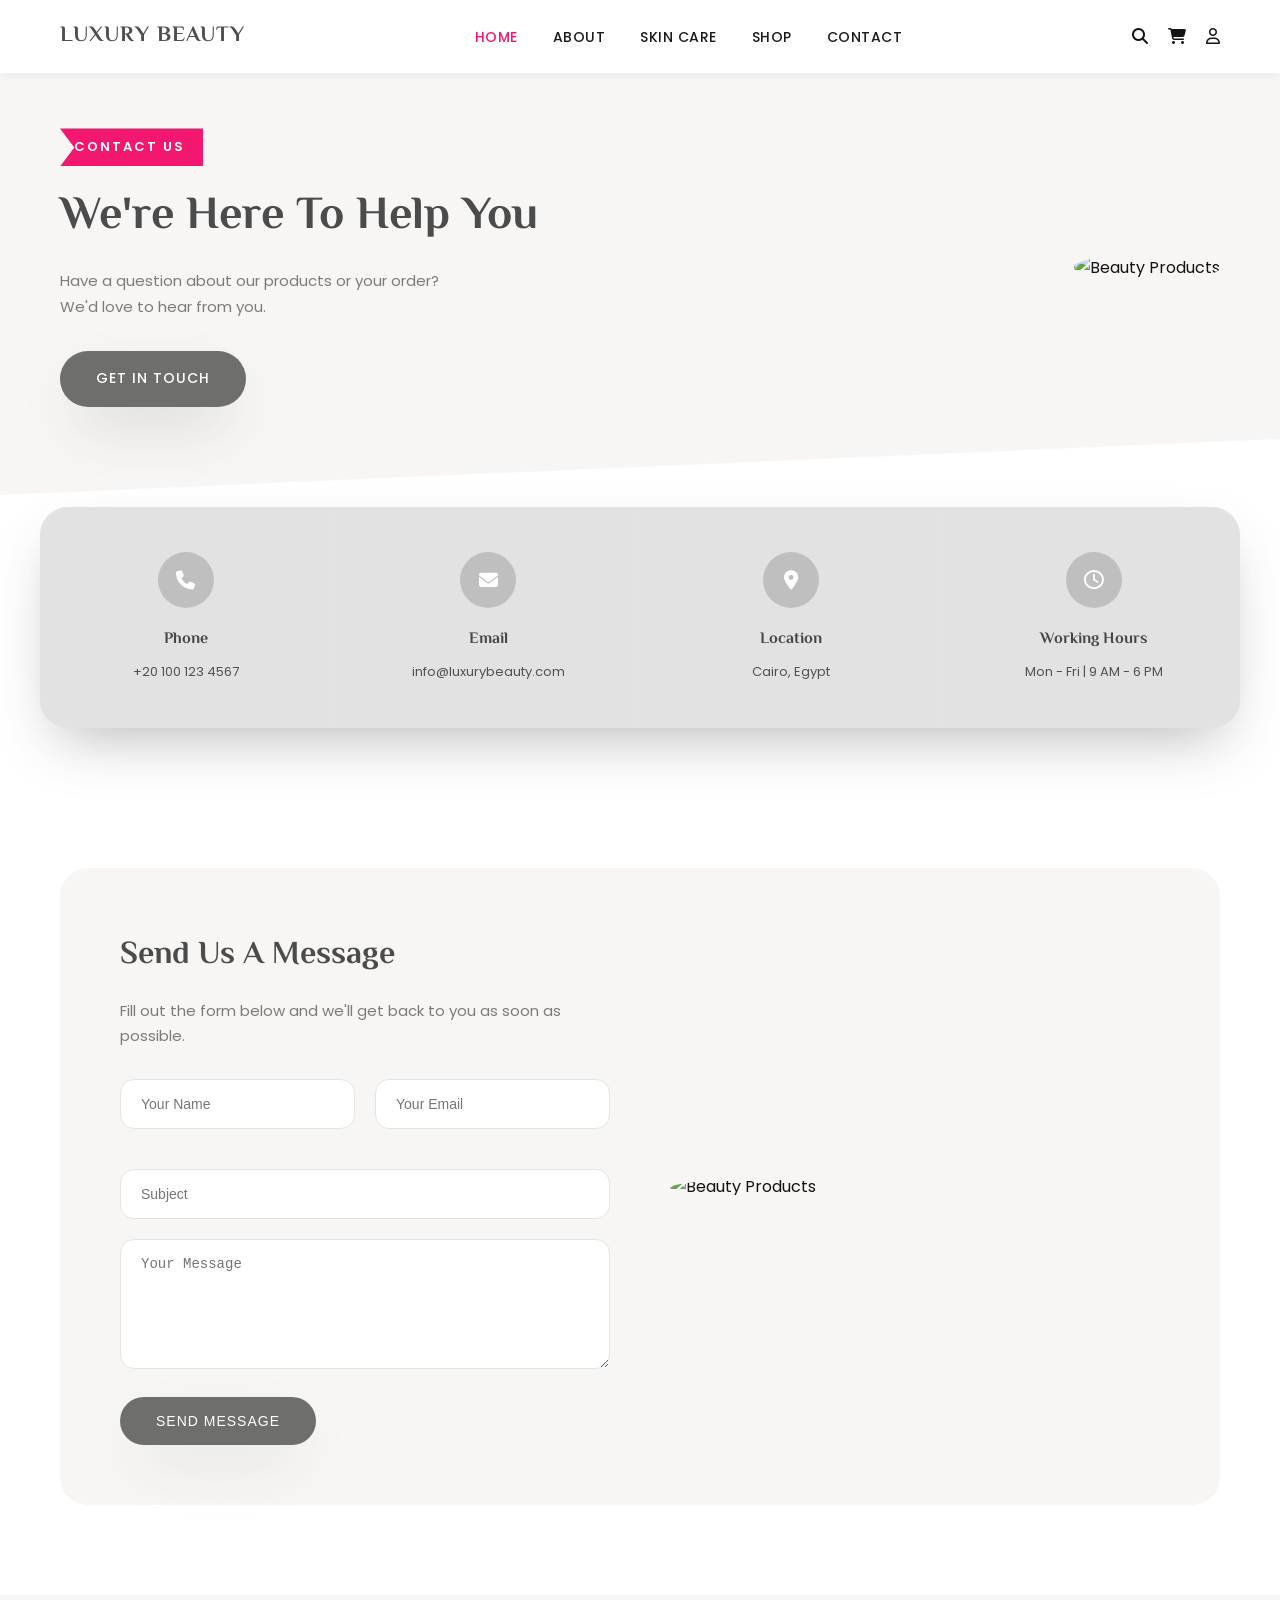
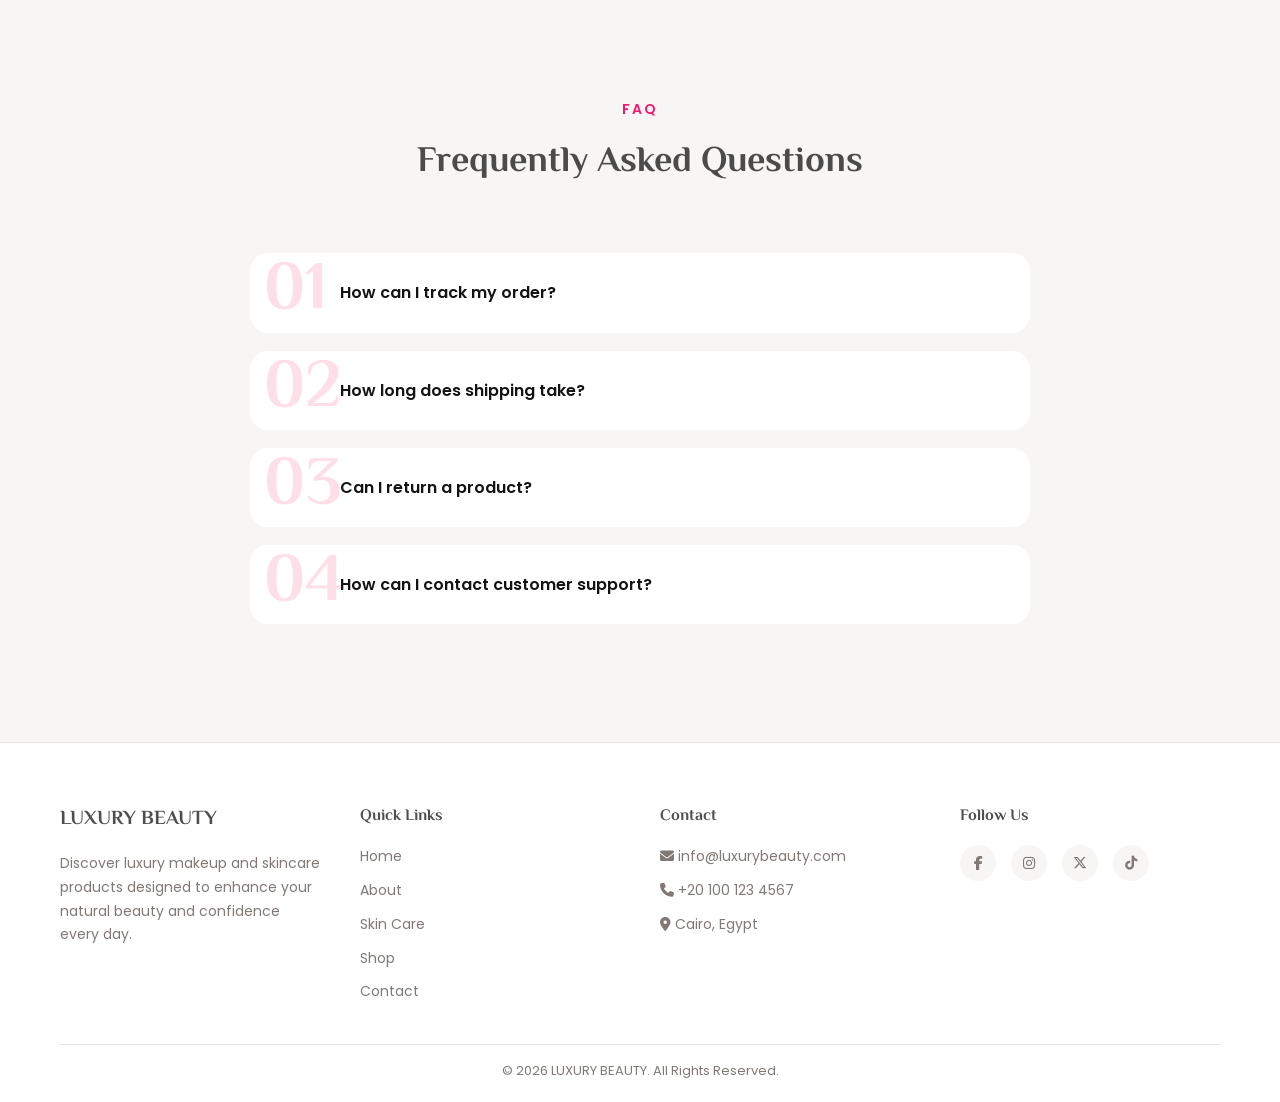
==== contact.html @ 036b9e30 "Update contact.html" ====
<!DOCTYPE html>
<html lang="en">

<head>
    <meta charset="UTF-8">
    <meta name="viewport" content="width=device-width, initial-scale=1.0">
    <title>LUXURY BEAUTY</title>
    <link rel="preconnect" href="https://fonts.googleapis.com">
    <link rel="preconnect" href="https://fonts.gstatic.com" crossorigin>
    <link href="https://fonts.googleapis.com/css2?family=Poppins:wght@300;400;500;600;700&display=swap"
        rel="stylesheet">
    <link rel="stylesheet"
        href="https://cdnjs.cloudflare.com/ajax/libs/font-awesome/6.7.2/css/all.min.css">
    <link rel="stylesheet" href="css/style.css">
    <link rel="stylesheet" href="css/contact.css">
</head>

<body>
    <header>
        <nav class="navbar">
            <div class="logo">
                <h2>LUXURY BEAUTY</h2>
            </div>
            <ul class="nav-links">
                <li><a href="index.html" class="active">HOME</a></li>
                <li><a href="about.html">ABOUT</a></li>
                <!-- <li><a href="bestsellers.html">BEST SELLER</a></li> -->
                <li><a href="skincare.html">SKIN CARE</a></li>
                <li><a href="shop.html">SHOP</a></li>
                <li><a href="contact.html">CONTACT</a></li>
            </ul>
            <div class="icons">
                <a href="#">
                    <i class="fa-solid fa-magnifying-glass"></i>
                </a>
                <a href="#">
                    <i class="fa-solid fa-cart-shopping"></i>
                </a>
                <a href="#">
                    <i class="fa-regular fa-user"></i>
                </a>
            </div>
        </nav>
    </header>

    <section class="contact-hero">
        <div class="hero-text">
            <span>CONTACT US</span>
            <h1>We're Here To Help You</h1>
            <p>
                Have a question about our products or your order?
                We'd love to hear from you.
            </p>
            <a href="#contact-form" class="btn">GET IN TOUCH</a>
        </div>

        <div class="hero-image">
            <img src="images/contact-hero.jpg" alt="Beauty Products">
        </div>
    </section>


    <section class="contact-info">
        <div class="info-card">
            <i class="fa-solid fa-phone"></i>
            <h3>Phone</h3>
            <p>+20 100 123 4567</p>
        </div>

        <div class="info-card">
            <i class="fa-solid fa-envelope"></i>
            <h3>Email</h3>
            <p>info@luxurybeauty.com</p>
        </div>

        <div class="info-card">
            <i class="fa-solid fa-location-dot"></i>
            <h3>Location</h3>
            <p>Cairo, Egypt</p>
        </div>

        <div class="info-card">
            <i class="fa-regular fa-clock"></i>
            <h3>Working Hours</h3>
            <p>Mon - Fri | 9 AM - 6 PM</p>
        </div>
    </section>

    <section class="contact-form" id="contact-form">

        <div class="form-content">
            <div class="form-text">
                <h2>Send Us A Message</h2>
                <p>
                    Fill out the form below and we'll get back to you
                    as soon as possible.
                </p>
                <form>
                    <div class="input-group">
                        <input type="text" placeholder="Your Name" required>
                        <input type="email" placeholder="Your Email" required>
                    </div>
                    <input type="text" placeholder="Subject" required>
                    <textarea rows="6" placeholder="Your Message" required></textarea>
                    <button type="submit" class="btn">SEND MESSAGE</button>
                </form>
            </div>
            <div class="form-image">
                <img src="images/contact-image.jpg" alt="Beauty Products">
            </div>
        </div>
    </section>


    <section class="faq">

        <div class="section-title">
            <span>FAQ</span>
            <h2>Frequently Asked Questions</h2>
        </div>

        <div class="faq-container">
            <details>
                <summary>
                    How can I track my order?
                </summary>
                <p>
                    After your order is shipped, you will receive a tracking
                    number by email to follow your delivery.
                </p>
            </details>

            <details>
                <summary>
                    How long does shipping take?
                </summary>
                <p>
                    Delivery usually takes between 2 to 5 business days,
                    depending on your location.
                </p>
            </details>

            <details>
                <summary>
                    Can I return a product?
                </summary>
                <p>
                    Yes. Returns are accepted within 14 days if the product
                    is unused and in its original packaging.
                </p>
            </details>

            <details>
                <summary>
                    How can I contact customer support?
                </summary>
                <p>
                    You can contact us by email or phone during our working
                    hours, and we'll be happy to help.
                </p>
            </details>
        </div>
    </section>

    <footer>
        <div class="footer-container">
            <div class="footer-box">
                <h2>LUXURY BEAUTY</h2>
                <p>
                    Discover luxury makeup and skincare products
                    designed to enhance your natural beauty and
                    confidence every day.
                </p>
            </div>
            <div class="footer-box">
                <h3>Quick Links</h3>
                <a href="index.html">Home</a>
                <a href="about.html">About</a>
                <!-- <a href="bestsellers.html">Best Seller</a> -->
                <a href="skincare.html">Skin Care</a>
                <a href="shop.html">Shop</a>
                <a href="contact.html">Contact</a>
            </div>
            <div class="footer-box">
                <h3>Contact</h3>
                <p>
                    <i class="fa-solid fa-envelope"></i>
                    info@luxurybeauty.com
                </p>
                <p>
                    <i class="fa-solid fa-phone"></i>
                    +20 100 123 4567
                </p>
                <p>
                    <i class="fa-solid fa-location-dot"></i>
                    Cairo, Egypt
                </p>
            </div>
            <div class="footer-box">
                <h3>Follow Us</h3>
                <div class="social-icons">
                    <a href="#"><i class="fa-brands fa-facebook-f"></i></a>
                    <a href="#"><i class="fa-brands fa-instagram"></i></a>
                    <a href="#"><i class="fa-brands fa-x-twitter"></i></a>
                    <a href="#"><i class="fa-brands fa-tiktok"></i></a>
                </div>
            </div>
        </div>
        <hr>
        <div class="copyright">
            <p>&copy; 2026 LUXURY BEAUTY. All Rights Reserved.</p>
        </div>
    </footer>

    <script src="js/script.js"></script>

</body>
</html>
---- css/style.css ----
:root {
    --color-pink: #fb99b651;
    --color-pink-dark: #f4176f;
    --color-gray-light: #f7f6f4;
    --color-gray: #e7e4e0;
    --color-text: #1c1b1a;
    --color-text-light: #817976;
    --color-white: #ffffff;
}

* {
    margin: 0;
    padding: 0;
    box-sizing: border-box;
}

body {
    font-family: 'Poppins', sans-serif;
    color:rgb(19, 19, 19);
    background-color: var(--color-white);
    line-height: 1.7;
}

h1, h2, h3 {
    font-weight: 500;
    color:rgba(0, 0, 0, 0.694);
}

p {
    color: var(--color-text-light);
}

a {
    text-decoration: none;
    color: inherit;
}

img {
    max-width: 100%;
    display: block;
}

header {
    background-color: var(--color-white);
    box-shadow: 0 2px 10px rgba(0, 0, 0, 0.05);
    position: sticky;
    top: 0;
    z-index: 100;
}

.navbar {
    display: flex;
    align-items: center;
    justify-content: space-between;
    padding: 18px 60px;
}

.logo h2 {
    font-size: 22px;
    letter-spacing: 1px;
}

.nav-links {
    display: flex;
    list-style: none;
    gap: 35px;
}

.nav-links a {
    font-size: 14px;
    font-weight: 500;
    letter-spacing: 0.5px;
    color: var(--color-text);
    transition: color 0.3s ease;
}

.nav-links a:hover,
.nav-links a.active {
    color: var(--color-pink-dark);
}

.icons {
    display: flex;
    gap: 20px;
    font-size: 16px;
}

.icons a:hover {
    color: var(--color-pink-dark);
}





footer {
    background-color: var(--color-white);
    padding: 60px 60px 20px 60px;
    border-top: 1px solid var(--color-gray);
}

.footer-container {
    display: grid;
    grid-template-columns: repeat(4, 1fr);
    gap: 40px;
    margin-bottom: 30px;
}

.footer-box h2 {
    font-size: 20px;
    margin-bottom: 15px;
}

.footer-box h3 {
    font-size: 16px;
    margin-bottom: 15px;
}

.footer-box p {
    font-size: 14px;
    margin-bottom: 10px;
}

.footer-box a {
    display: block;
    font-size: 14px;
    color: var(--color-text-light);
    margin-bottom: 10px;
    transition: color 0.3s ease;
}

.footer-box a:hover {
    color: var(--color-pink-dark);
}

.social-icons {
    display: flex;
    gap: 15px;
}

.social-icons a {
    width: 36px;
    height: 36px;
    display: flex;
    align-items: center;
    justify-content: center;
    background-color: var(--color-gray-light);
    border-radius: 50%;
    transition: background-color 0.3s ease;
}

.social-icons a:hover {
    background-color: rgba(96, 96, 96, 0.635);
}

hr {
    border: none;
    border-top: 1px solid var(--color-gray);
    margin-bottom: 15px;
}

.copyright {
    text-align: center;
    font-size: 13px;
    color: var(--color-text);
}
---- css/contact.css ----
@import url('https://fonts.googleapis.com/css2?family=El+Messiri:wght@600;700&family=Tajawal:wght@400;500&display=swap');

:root {
    --radius-lg: 28px;
    --shadow-soft: 0 25px 60px -20px rgba(58, 56, 57, 0.384);
}

h1, h2, h3 {
    font-family: 'El Messiri', 'Poppins', sans-serif;
    font-weight: 700;
}

.section-title {
    text-align: center;
    margin-bottom: 60px;
    position: relative;
}

.section-title span {
    color: var(--color-pink-dark);
    font-size: 14px;
    font-weight: 600;
    letter-spacing: 2px;
    text-transform: uppercase;
}

.section-title h2 {
    font-size: 36px;
    margin-top: 10px;
}

.btn {
    display: inline-block;
    background-color: rgb(110, 110, 109);
    color: var(--color-white);
    padding: 16px 36px;
    border-radius: 50px;
    text-decoration: none;
    font-weight: 500;
    font-size: 14px;
    letter-spacing: 1px;
    border: none;
    cursor: pointer;
    transition: transform 0.35s ease, box-shadow 0.35s ease;
    box-shadow: var(--shadow-soft);
}

.btn:hover {
    transform: translateY(-4px);
}




.contact-hero {
    position: relative;
    display: flex;
    align-items: center;
    justify-content: space-between;
    gap: 50px;
    padding: 55px 60px 140px;
    background-color: var(--color-gray-light);
    overflow: hidden;
}

.hero-text {
    max-width: 520px;
    position: relative;
    z-index: 2; 
}


.hero-text span {
    display: inline-flex;
    align-items: center;
    gap: 8px;
    background-color: var(--color-pink-dark);
    color: var(--color-white);
    padding: 8px 18px 8px 14px;
    font-weight: 600;
    font-size: 13px;
    letter-spacing: 2px;
    clip-path: polygon(0 0, 100% 0, 100% 100%, 0 100%, 10% 50%);
}

.hero-text h1 {
    font-size: 46px;
    margin: 22px 0 20px;
    line-height: 1.3;
}

.hero-text p {
    color: var(--color-text-light);
    margin-bottom: 32px;
    font-size: 15px;
    max-width: 420px;
}

.hero-image img {
    width: 100%;
    max-width: 300px;
    border-radius: 70%;
    box-shadow: var(--shadow-soft);
}

.contact-hero::after {
    content: "";
    position: absolute;
    bottom: -60px;
    inset-inline-start: -10%;
    width: 120%;
    height: 140px;
    background-color: var(--color-white);
    transform: rotate(-2.5deg);
}




.contact-info {
    position: relative;
    display: grid;
    grid-template-columns: repeat(4, 1fr);
    gap: 10px;
    margin: -40px 40px 0;
    background:rgb(227, 226, 226);
    border-radius: var(--radius-lg);
    box-shadow: var(--shadow-soft);
    z-index: 3;
}

.info-card {
    text-align: center;
    padding: 45px 20px;
    color: var(--color-white);
    border-inline-end: 1px solid rgba(255, 255, 255, 0.087); 
}

.info-card:last-child {
    border-inline-end: none;
}

.info-card i {
    width: 56px;
    height: 56px;
    line-height: 56px;
    border-radius: 50%;
    background-color: rgba(161, 160, 160, 0.527);
    font-size: 19px;
    margin-bottom: 18px;
}

.info-card h3 {
    font-size: 16px;
    margin-bottom: 8px;
}

.info-card p {
    color: rgba(69, 68, 68, 0.92);
    font-size: 13px;
}





.contact-form {
    background-color: var(--color-white);
    padding: 140px 60px 90px;
}

.form-content {
    display: flex;
    align-items: center;
    gap: 60px;
    background-color: var(--color-gray-light);
    border-radius: var(--radius-lg);
    padding: 60px;
}

.form-text {
    flex: 1;
}

.form-text h2 {
    font-size: 32px;
    margin-bottom: 15px;
}

.form-text > p {
    color: var(--color-text-light);
    margin-bottom: 30px;
    font-size: 15px;
}

.input-group {
    display: flex;
    gap: 20px;
    margin-bottom: 20px;
}

input,
textarea {
    width: 100%;
    padding: 16px 20px;
    margin-bottom: 20px;
    border: 1px solid var(--color-gray);
    border-radius: 14px;
    background-color: var(--color-white);
    font-size: 14px;
    color: var(--color-text);
}

input:focus,
textarea:focus {
    outline: none;
    border-color: var(--color-pink-dark);
    box-shadow: 0 0 0 4px var(--color-pink);
}

textarea {
    resize: vertical;
}

.form-image {
    flex: 1;
}

.form-image img {
    width: 100%;
    border-radius: 63% 37% 30% 70% / 55% 35% 65% 45%;
    box-shadow: var(--shadow-soft);
}




.faq {
    padding: 100px 60px;
    background-color: var(--color-gray-light);
}

.faq-container {
    max-width: 780px;
    margin: 0 auto;
    counter-reset: faq-counter;
}

details {
    position: relative;
    background-color: var(--color-white);
    border-radius: 18px;
    padding: 26px 30px 26px 90px;
    margin-bottom: 18px;
    counter-increment: faq-counter; 
    overflow: hidden;
}


details::before {
    content: counter(faq-counter, decimal-leading-zero);
    position: absolute;
    top: -18px;
    inset-inline-start: 14px;
    font-family: 'El Messiri', serif;
    font-size: 68px;
    font-weight: 700;
    color: var(--color-pink);
    z-index: 0;
}

summary {
    position: relative;
    z-index: 1;
    font-weight: 600;
    font-size: 16px;
    cursor: pointer;
    list-style: none;
}

summary::-webkit-details-marker {
    display: none;
}

summary::after {
    position: absolute;
    inset-inline-end: 0;
    color: var(--color-pink-dark);
    font-size: 20px;
    font-weight: 700;
    transition: transform 0.3s ease;
}


details p {
    position: relative;
    z-index: 1;
    color: var(--color-text-light);
    margin-top: 14px;
    font-size: 14px;
    padding-inline-end: 30px;
}
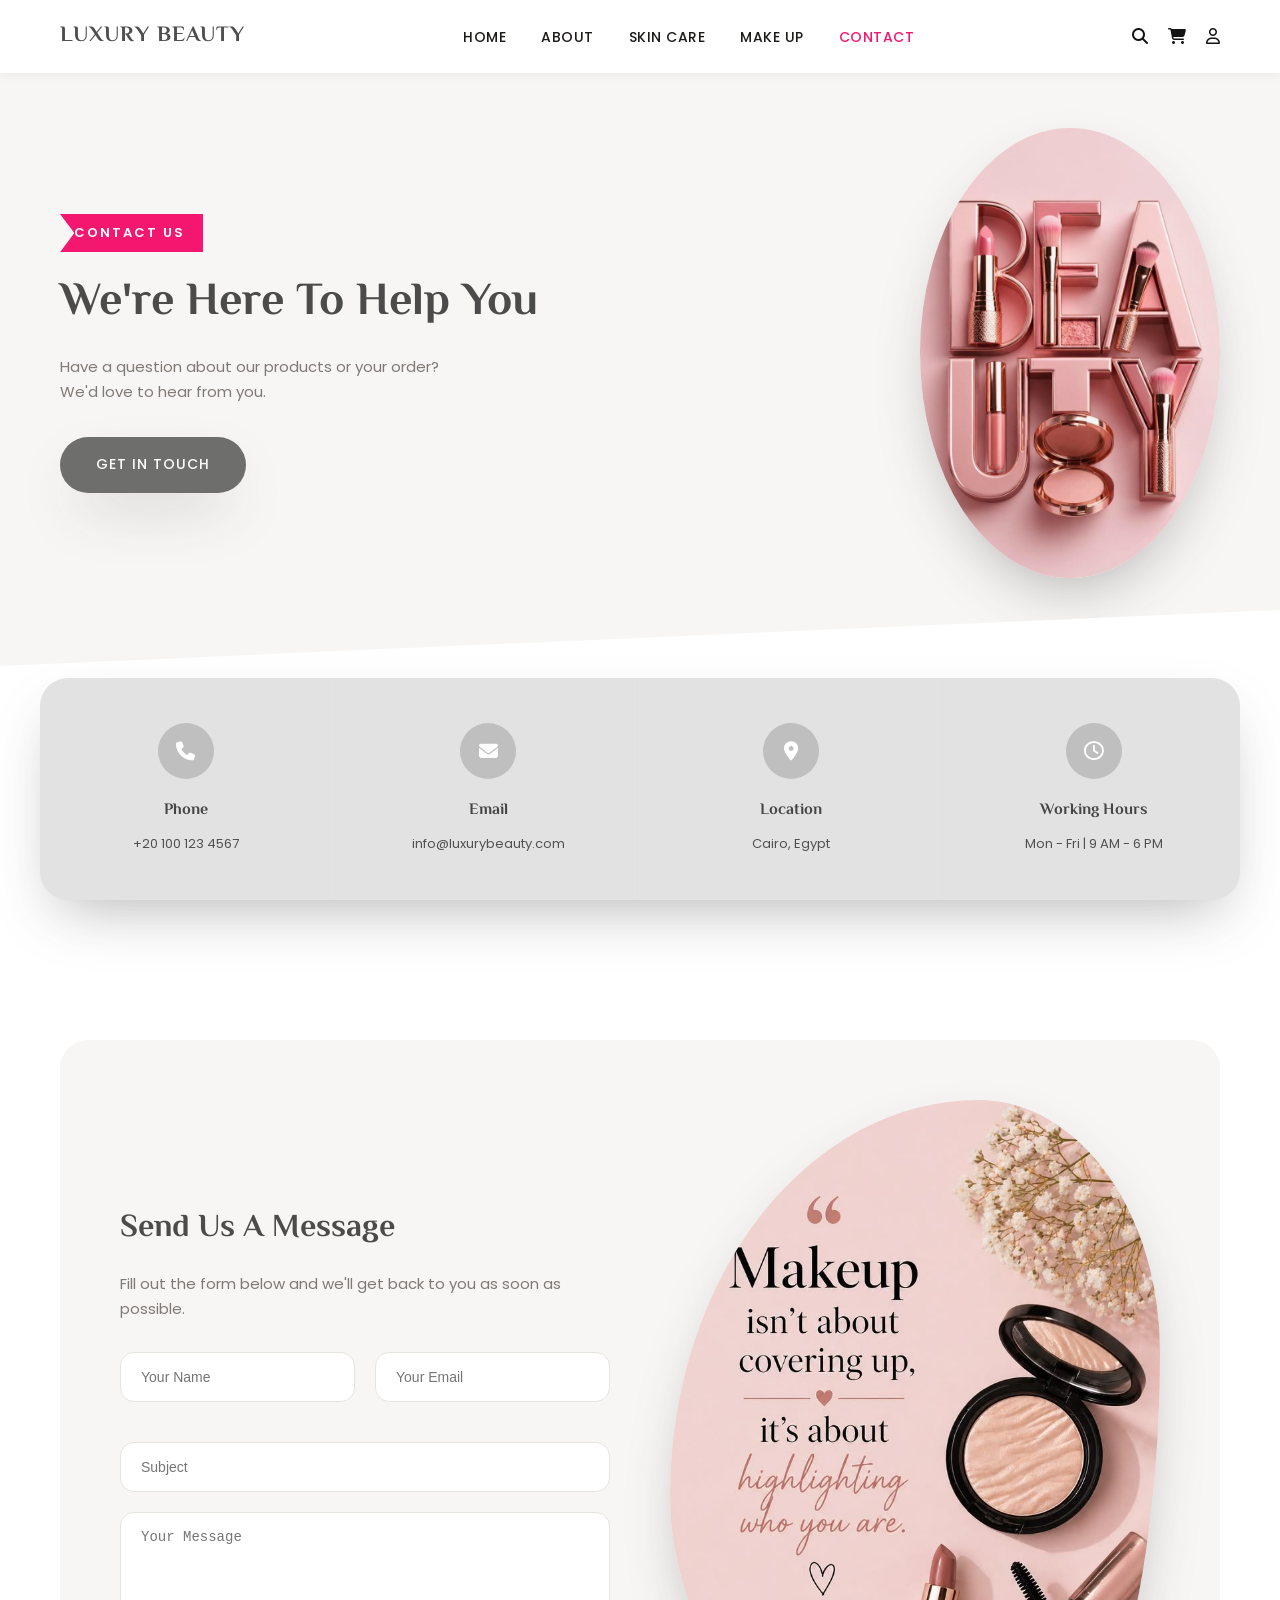
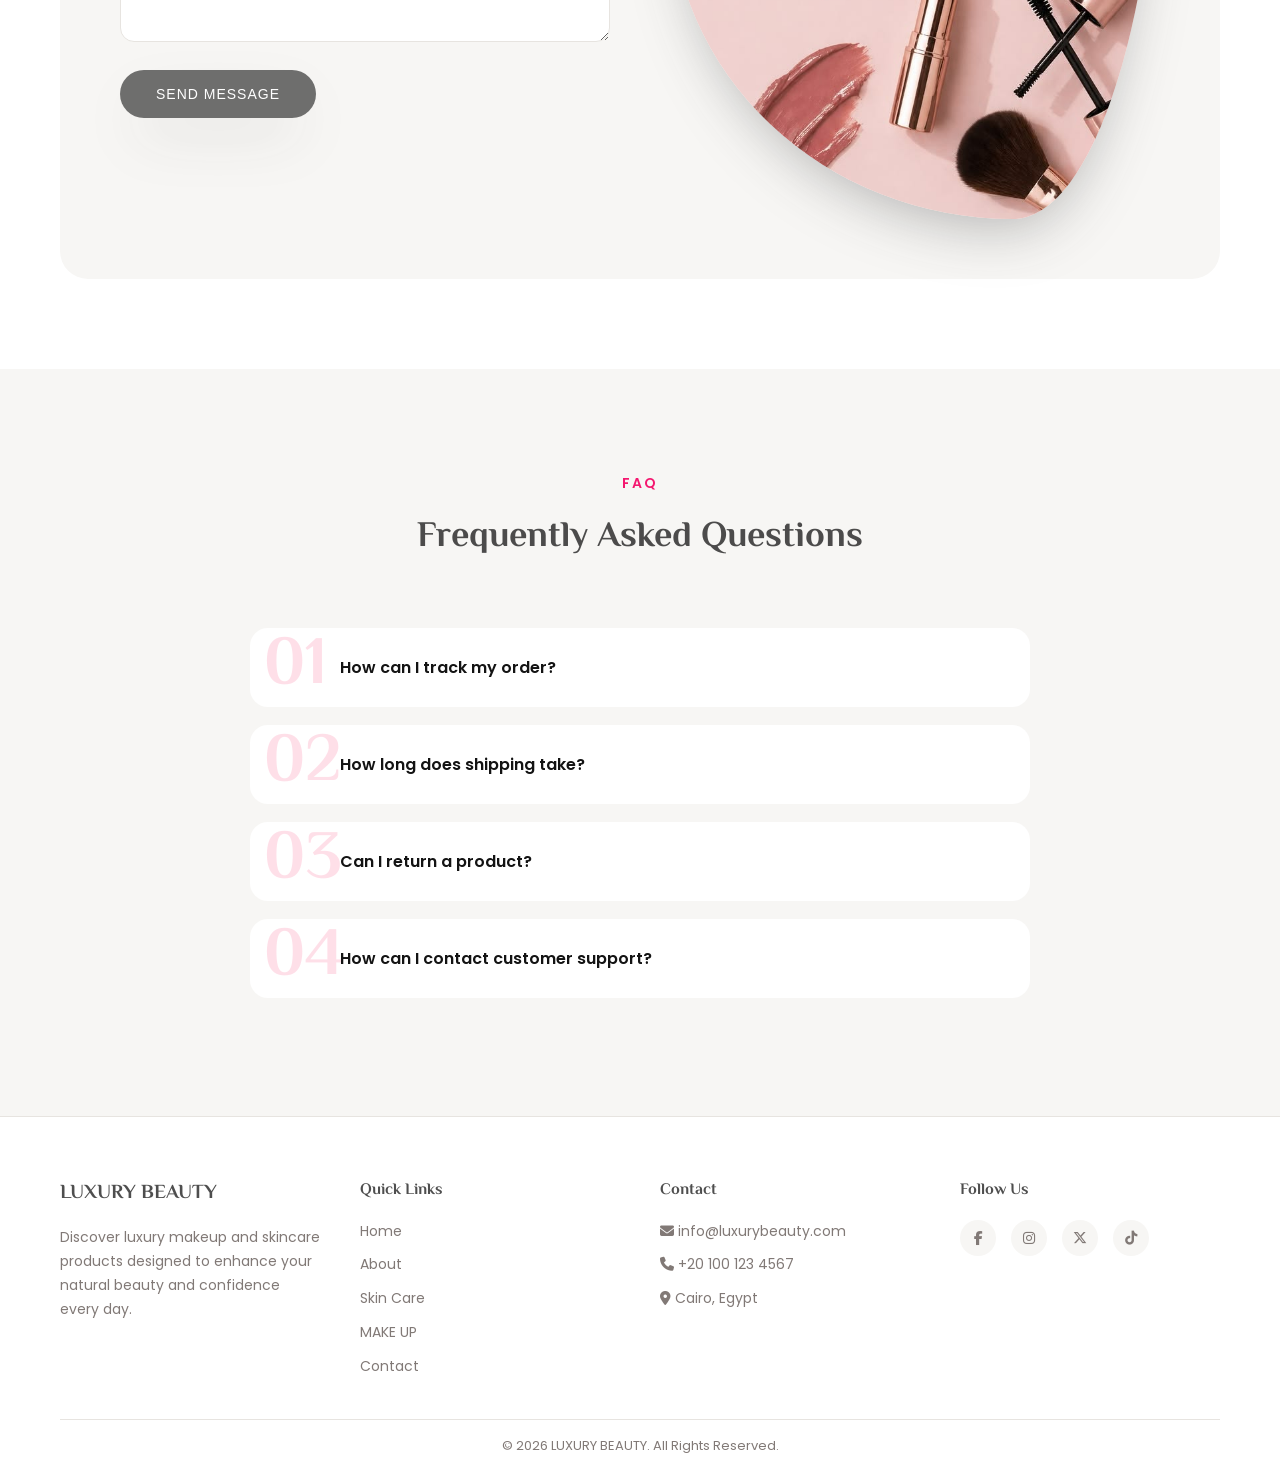
==== commit d4491fa3: "Update contact.html" ====
--- a/contact.html
+++ b/contact.html
@@ -22,25 +22,22 @@
                 <h2>LUXURY BEAUTY</h2>
             </div>
             <ul class="nav-links">
-                <li><a href="index.html" class="active">HOME</a></li>
+                <li><a href="index.html" >HOME</a></li>
                 <li><a href="about.html">ABOUT</a></li>
-                <!-- <li><a href="bestsellers.html">BEST SELLER</a></li> -->
                 <li><a href="skincare.html">SKIN CARE</a></li>
-                <li><a href="shop.html">SHOP</a></li>
-                <li><a href="contact.html">CONTACT</a></li>
+                <li><a href="shop.html">MAKE UP</a></li>
+                <li><a href="contact.html" class="active">CONTACT</a></li>
             </ul>
             <div class="icons">
-                <a href="#">
-                    <i class="fa-solid fa-magnifying-glass"></i>
-                </a>
-                <a href="#">
-                    <i class="fa-solid fa-cart-shopping"></i>
-                </a>
-                <a href="#">
-                    <i class="fa-regular fa-user"></i>
-                </a>
+                <a href="#"><i class="fa-solid fa-magnifying-glass"></i></a>
+                <!-- <a href="#">
+                    <i class="fa-regular fa-heart"></i>
+                </a> -->
+                <a href="#"><i class="fa-solid fa-cart-shopping"></i></a>
+                <a href="#"><i class="fa-regular fa-user"></i></a>
             </div>
         </nav>
+
     </header>
 
     <section class="contact-hero">
@@ -55,7 +52,7 @@
         </div>
 
         <div class="hero-image">
-            <img src="images/contact-hero.jpg" alt="Beauty Products">
+            <img src="imgsss/cont.jfif" alt="Beauty Products">
         </div>
     </section>
 
@@ -106,7 +103,7 @@
                 </form>
             </div>
             <div class="form-image">
-                <img src="images/contact-image.jpg" alt="Beauty Products">
+                <img src="imgsss/contact-form.jfif" alt="Beauty Products">
             </div>
         </div>
     </section>
@@ -178,7 +175,7 @@
                 <a href="about.html">About</a>
                 <!-- <a href="bestsellers.html">Best Seller</a> -->
                 <a href="skincare.html">Skin Care</a>
-                <a href="shop.html">Shop</a>
+                <a href="shop.html">MAKE UP</a>
                 <a href="contact.html">Contact</a>
             </div>
             <div class="footer-box">
@@ -212,7 +209,7 @@
         </div>
     </footer>
 
-    <script src="js/script.js"></script>
+    <script src="js/contact.js"></script>
 
 </body>
 </html>
